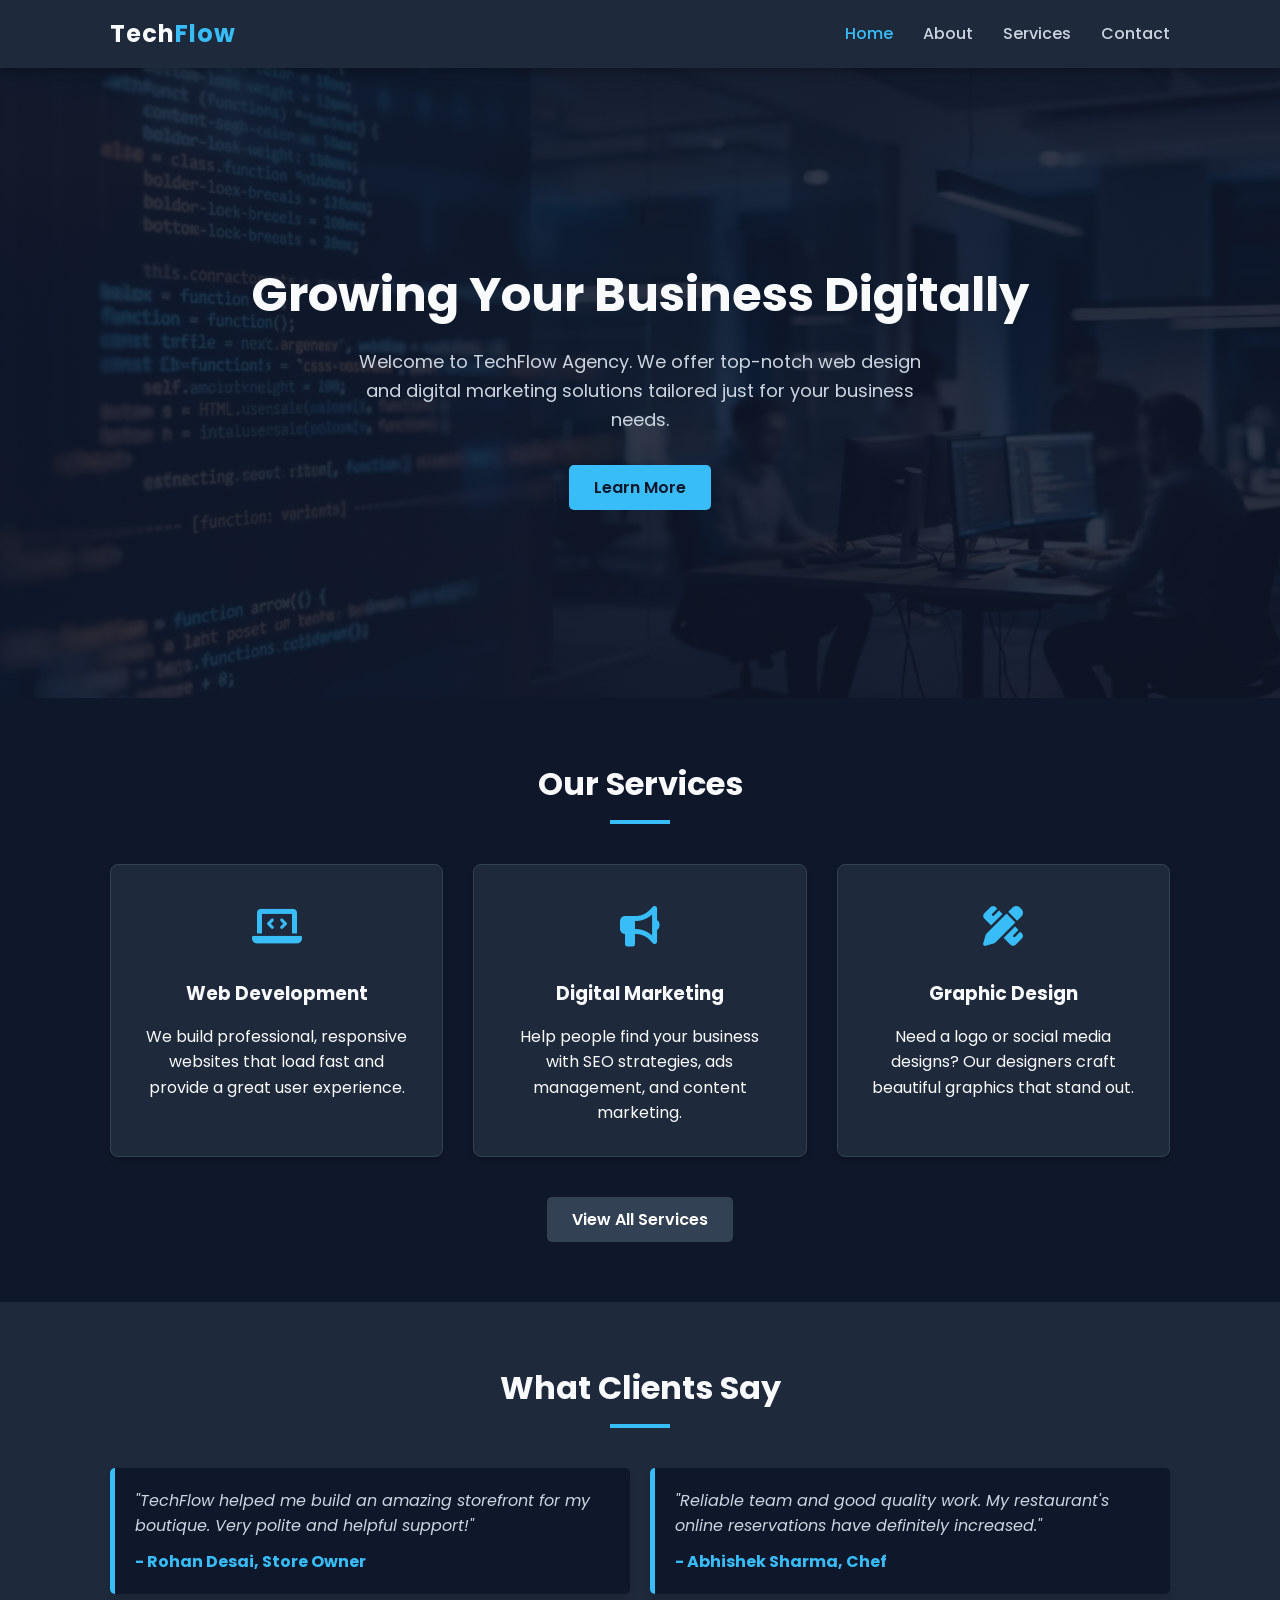
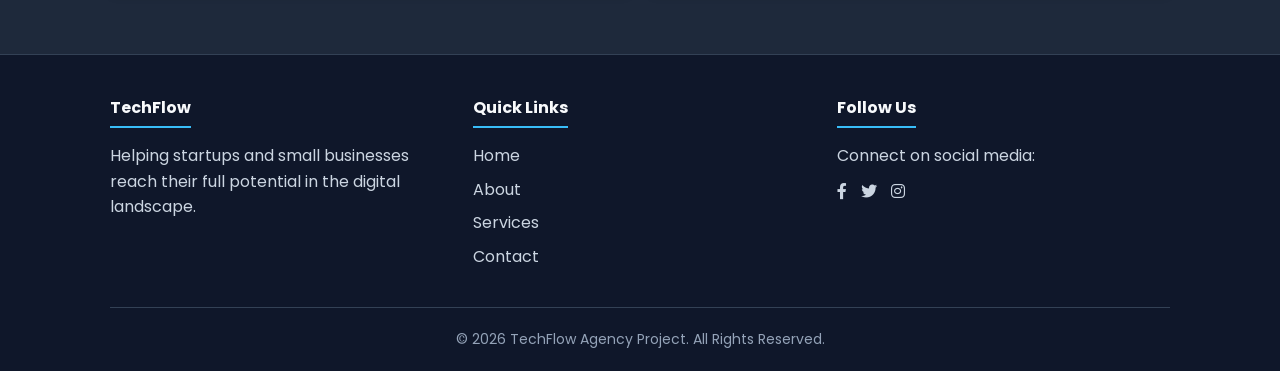
==== index.html @ e720e50b "This is final commit" ====
<!DOCTYPE html>
<html lang="en">

<head>
  <meta charset="UTF-8">
  <meta name="viewport" content="width=device-width, initial-scale=1.0">
  <title>TechFlow Agency - Home</title>


  <link rel="preconnect" href="https://fonts.googleapis.com">
  <link rel="preconnect" href="https://fonts.gstatic.com" crossorigin>
  <link href="https://fonts.googleapis.com/css2?family=Poppins:wght@300;400;600;700&display=swap" rel="stylesheet">


  <link rel="stylesheet" href="https://cdnjs.cloudflare.com/ajax/libs/font-awesome/6.0.0/css/all.min.css">


  <link rel="stylesheet" href="style.css">
</head>

<body>


  <header>
    <div class="container navbar-container">
      <div class="logo">Tech<span>Flow</span></div>


      <div class="hamburger" id="hamburger-btn">
        <i class="fas fa-bars"></i>
      </div>

      <nav>
        <ul class="nav-menu" id="nav-menu">
          <li><a href="index.html" class="nav-link active">Home</a></li>
          <li><a href="about.html" class="nav-link">About</a></li>
          <li><a href="services.html" class="nav-link">Services</a></li>
          <li><a href="contact.html" class="nav-link">Contact</a></li>
        </ul>
      </nav>
    </div>
  </header>


  <section class="hero">
    <div class="container">
      <h1>Growing Your Business Digitally</h1>
      <p>Welcome to TechFlow Agency. We offer top-notch web design and digital marketing solutions tailored just for
        your business needs.</p>
      <a href="services.html" class="btn">Learn More</a>
    </div>
  </section>


  <section class="section-padding">
    <div class="container">
      <h2 class="section-title text-center">Our Services</h2>

      <div class="services-grid">

        <div class="service-card">
          <div class="service-icon"><i class="fas fa-laptop-code"></i></div>
          <h3>Web Development</h3>
          <p>We build professional, responsive websites that load fast and provide a great user experience.</p>
        </div>


        <div class="service-card">
          <div class="service-icon"><i class="fas fa-bullhorn"></i></div>
          <h3>Digital Marketing</h3>
          <p>Help people find your business with SEO strategies, ads management, and content marketing.</p>
        </div>


        <div class="service-card">
          <div class="service-icon"><i class="fas fa-pencil-ruler"></i></div>
          <h3>Graphic Design</h3>
          <p>Need a logo or social media designs? Our designers craft beautiful graphics that stand out.</p>
        </div>
      </div>

      <div class="text-center" style="margin-top: 40px;">
        <a href="services.html" class="btn btn-dark">View All Services</a>
      </div>
    </div>
  </section>


  <section class="section-padding testimonials-section">
    <div class="container">
      <h2 class="section-title text-center">What Clients Say</h2>

      <div class="testimonial-container">

        <div class="testimonial-box">
          <p>"TechFlow helped me build an amazing storefront for my boutique. Very polite and helpful support!"</p>
          <div class="client-name">- Rohan Desai, Store Owner</div>
        </div>


        <div class="testimonial-box">
          <p>"Reliable team and good quality work. My restaurant's online reservations have definitely increased."</p>
          <div class="client-name">- Abhishek Sharma, Chef</div>
        </div>
      </div>
    </div>
  </section>


  <footer>
    <div class="container">
      <div class="footer-content">
        <div class="footer-col">
          <h4>TechFlow</h4>
          <p>Helping startups and small businesses reach their full potential in the digital landscape.</p>
        </div>

        <div class="footer-col">
          <h4>Quick Links</h4>
          <ul>
            <li><a href="index.html">Home</a></li>
            <li><a href="about.html">About</a></li>
            <li><a href="services.html">Services</a></li>
            <li><a href="contact.html">Contact</a></li>
          </ul>
        </div>

        <div class="footer-col">
          <h4>Follow Us</h4>
          <p>Connect on social media:</p>
          <div style="margin-top: 10px;">
            <a href="#" style="margin-right: 10px;"><i class="fab fa-facebook-f"></i></a>
            <a href="#" style="margin-right: 10px;"><i class="fab fa-twitter"></i></a>
            <a href="#"><i class="fab fa-instagram"></i></a>
          </div>
        </div>
      </div>

      <div class="footer-bottom">
        <p>&copy; 2026 TechFlow Agency Project. All Rights Reserved.</p>
      </div>
    </div>
  </footer>


  <script src="script.js"></script>
</body>

</html>
---- style.css ----
* {
  margin: 0;
  padding: 0;
  box-sizing: border-box;
}

body {
  font-family: 'Poppins', sans-serif;
  line-height: 1.6;
  color: #f8fafc; /* Changed to requested light text */
  background-color: #0f172a; /* Changed to requested dark background */
}

a {
  text-decoration: none;
  color: inherit;
}

ul {
  list-style: none;
}

img {
  max-width: 100%;
  height: auto;
}

/* UTILITY CLASSES */
.container {
  max-width: 1100px;
  margin: 0 auto;
  padding: 0 20px;
}

.btn {
  display: inline-block;
  padding: 10px 25px;
  background-color: #38bdf8; /* Changed to requested primary */
  color: #0f172a; /* Dark text on light button for contrast */
  border: none;
  border-radius: 5px;
  cursor: pointer;
  font-size: 16px;
  font-weight: 600;
  transition: 0.3s;
}

.btn:hover {
  background-color: #0ea5e9; /* Slightly darker blue hover */
}

.btn-dark {
  background-color: #334155;
  color: #fff;
}

.btn-dark:hover {
  background-color: #475569;
}

.section-padding {
  padding: 60px 0;
}

.text-center {
  text-align: center;
}

.section-title {
  font-size: 32px;
  margin-bottom: 40px;
  position: relative;
}

.section-title::after {
  content: '';
  display: block;
  width: 60px;
  height: 4px;
  background: #38bdf8; /* Primary border accent */
  margin: 10px auto 0;
}

header {
  background-color: #1e293b; /* Slate colored header */
  color: #f8fafc;
  padding: 15px 0;
  position: sticky;
  top: 0;
  z-index: 100;
  box-shadow: 0 2px 10px rgba(0, 0, 0, 0.3);
}

.navbar-container {
  display: flex;
  justify-content: space-between;
  align-items: center;
}

.logo {
  font-size: 24px;
  font-weight: 700;
  letter-spacing: 1px;
}

.logo span {
  color: #38bdf8; /* Logo accent */
}

.nav-menu {
  display: flex;
}

.nav-menu li {
  margin-left: 30px;
}

.nav-link {
  font-weight: 500;
  transition: 0.2s;
  color: #cbd5e1; /* muted links */
}

.nav-link:hover,
.nav-link.active {
  color: #38bdf8; /* Active link coloring */
}

.hamburger {
  display: none;
  cursor: pointer;
  font-size: 24px;
}

.hero {
  background: linear-gradient(rgba(15, 23, 42, 0.85), rgba(15, 23, 42, 0.85)), url('images/hero-bg.jpg') no-repeat center center/cover;
  background-color: #0f172a;
  height: 70vh;
  display: flex;
  flex-direction: column;
  justify-content: center;
  text-align: center;
  color: #f8fafc;
}

.hero h1 {
  font-size: 48px;
  margin-bottom: 15px;
}

.hero p {
  font-size: 18px;
  max-width: 600px;
  margin: 0 auto 30px;
  color: #cbd5e1;
}

.services-grid {
  display: flex;
  flex-wrap: wrap;
  gap: 30px;
  justify-content: center;
}

.service-card {
  background-color: #1e293b; /* Dark slate card */
  color: #f8fafc;
  flex: 1 1 300px;
  max-width: 350px;
  padding: 30px;
  border-radius: 8px;
  box-shadow: 0 4px 6px -1px rgba(0, 0, 0, 0.2);
  text-align: center;
  transition: transform 0.3s, border-color 0.3s;
  border: 1px solid #334155;
}

.service-card:hover {
  transform: translateY(-5px);
  border-color: #38bdf8;
}

.service-icon {
  font-size: 40px;
  color: #38bdf8; /* Sky blue icon */
  margin-bottom: 20px;
}

.service-card h3 {
  margin-bottom: 15px;
}

/* TESTIMONIALS */
.testimonials-section {
  background-color: #1e293b; /* dark contrast section */
}

.testimonial-container {
  display: flex;
  gap: 20px;
  flex-wrap: wrap;
}

.testimonial-box {
  background: #0f172a; /* deep background box */
  padding: 20px;
  border-left: 5px solid #38bdf8;
  border-radius: 5px;
  flex: 1 1 45%;
  box-shadow: 0 4px 6px rgba(0,0,0,0.1);
}

.testimonial-box p {
  font-style: italic;
  margin-bottom: 10px;
  color: #cbd5e1;
}

.client-name {
  font-weight: bold;
  color: #38bdf8;
}

/* ABOUT PAGE SPECIFIC */
.about-content {
  display: flex;
  align-items: center;
  gap: 40px;
}

.about-text {
  flex: 1;
}

.about-text p {
  color: #cbd5e1;
}

.about-image {
  flex: 1;
}

.about-image img {
  border-radius: 10px;
  box-shadow: 0 5px 15px rgba(0, 0, 0, 0.3);
}

/* Team Members */
.team-grid {
  display: flex;
  gap: 30px;
  flex-wrap: wrap;
  justify-content: center;
  margin-top: 30px;
}

.team-card {
  flex: 1 1 250px;
  max-width: 280px;
  background: #1e293b;
  text-align: center;
  border-radius: 8px;
  overflow: hidden;
  box-shadow: 0 4px 6px rgba(0,0,0,0.2);
  border: 1px solid #334155;
}

.team-photo {
  height: 200px;
  background-color: #334155;
  display: flex;
  align-items: center;
  justify-content: center;
  color: #fff;
  font-size: 40px;
}

.team-info {
  padding: 20px;
}

.team-info h4 {
  margin-bottom: 5px;
  color: #f8fafc;
}

.team-info p {
  color: #94a3b8;
  font-size: 14px;
}

/* SERVICES PAGE SPECIFIC - ACCORDION */
.accordion-container {
  max-width: 800px;
  margin: 40px auto 0;
}

.accordion-item {
  background: #1e293b;
  margin-bottom: 10px;
  border-radius: 5px;
  box-shadow: 0 2px 5px rgba(0, 0, 0, 0.2);
  overflow: hidden;
  border: 1px solid #334155;
}

.accordion-header {
  padding: 15px 20px;
  background-color: #0f172a; /* Dark header */
  color: #38bdf8; /* Primary text color */
  cursor: pointer;
  display: flex;
  justify-content: space-between;
  align-items: center;
  font-weight: 600;
  transition: background-color 0.2s;
}

.accordion-header:hover {
  background-color: #1e293b;
}

.accordion-body {
  padding: 0 20px;
  max-height: 0;
  overflow: hidden;
  transition: max-height 0.3s ease, padding 0.3s ease;
  color: #cbd5e1;
  background-color: #1e293b;
}

.accordion-item.active .accordion-body {
  max-height: 200px;
  padding: 20px;
}

/* CONTACT PAGE FORM */
.contact-wrapper {
  display: flex;
  gap: 50px;
}

.contact-info {
  flex: 1;
}

.contact-info p {
  color: #cbd5e1;
}

.contact-form-container {
  flex: 2;
  background: #1e293b;
  padding: 30px;
  border-radius: 8px;
  box-shadow: 0 4px 12px rgba(0, 0, 0, 0.2);
  border: 1px solid #334155;
}

.form-group {
  margin-bottom: 20px;
}

.form-group label {
  display: block;
  margin-bottom: 8px;
  font-weight: 500;
  color: #e2e8f0;
}

.form-control {
  width: 100%;
  padding: 12px;
  border: 1px solid #475569;
  border-radius: 4px;
  font-family: inherit;
  font-size: 15px;
  background-color: #0f172a; /* Deep input backgrounds */
  color: #f8fafc;
}

.form-control::placeholder {
  color: #64748b;
}

.form-control:focus {
  outline: none;
  border-color: #38bdf8; /* focus glow color */
  box-shadow: 0 0 0 2px rgba(56, 189, 248, 0.2);
}

textarea.form-control {
  height: 150px;
  resize: vertical;
}

/* Error messages */
.error-message {
  color: #f87171; /* lighter red for dark mode visibility */
  font-size: 13px;
  margin-top: 5px;
  display: none;
}

/* Success Banner */
#success-banner {
  display: none;
  background-color: #059669;
  color: white;
  padding: 15px;
  border-radius: 5px;
  margin-bottom: 20px;
  text-align: center;
}

/* FOOTER */
footer {
  background-color: #0f172a; /* deep dark footer */
  color: #cbd5e1;
  padding: 40px 0 20px;
  margin-top: auto;
  border-top: 1px solid #334155;
}

.footer-content {
  display: flex;
  justify-content: space-between;
  flex-wrap: wrap;
  gap: 30px;
  margin-bottom: 30px;
}

.footer-col {
  flex: 1 1 200px;
}

.footer-col h4 {
  margin-bottom: 15px;
  border-bottom: 2px solid #38bdf8;
  color: #f8fafc;
  display: inline-block;
  padding-bottom: 5px;
}

.footer-col ul li {
  margin-bottom: 8px;
}

.footer-col ul li a:hover {
  color: #38bdf8;
  text-decoration: underline;
}

.footer-bottom {
  text-align: center;
  border-top: 1px solid #334155;
  padding-top: 20px;
  font-size: 14px;
  color: #94a3b8;
}

/* RESPONSIVE MEDIA QUERIES */
@media (max-width: 768px) {
  .navbar-container {
    flex-wrap: wrap;
  }

  .hamburger {
    display: block;
    color: #f8fafc;
  }

  .nav-menu {
    display: none;
    flex-direction: column;
    width: 100%;
    margin-top: 20px;
    background-color: #1e293b;
    border-radius: 5px;
    border: 1px solid #334155;
  }

  .nav-menu.active {
    display: flex;
  }

  .nav-menu li {
    margin: 0;
    text-align: center;
  }

  .nav-link {
    display: block;
    padding: 15px;
    border-bottom: 1px solid #334155;
  }

  .hero h1 {
    font-size: 36px;
  }

  .about-content,
  .contact-wrapper {
    flex-direction: column;
  }
}
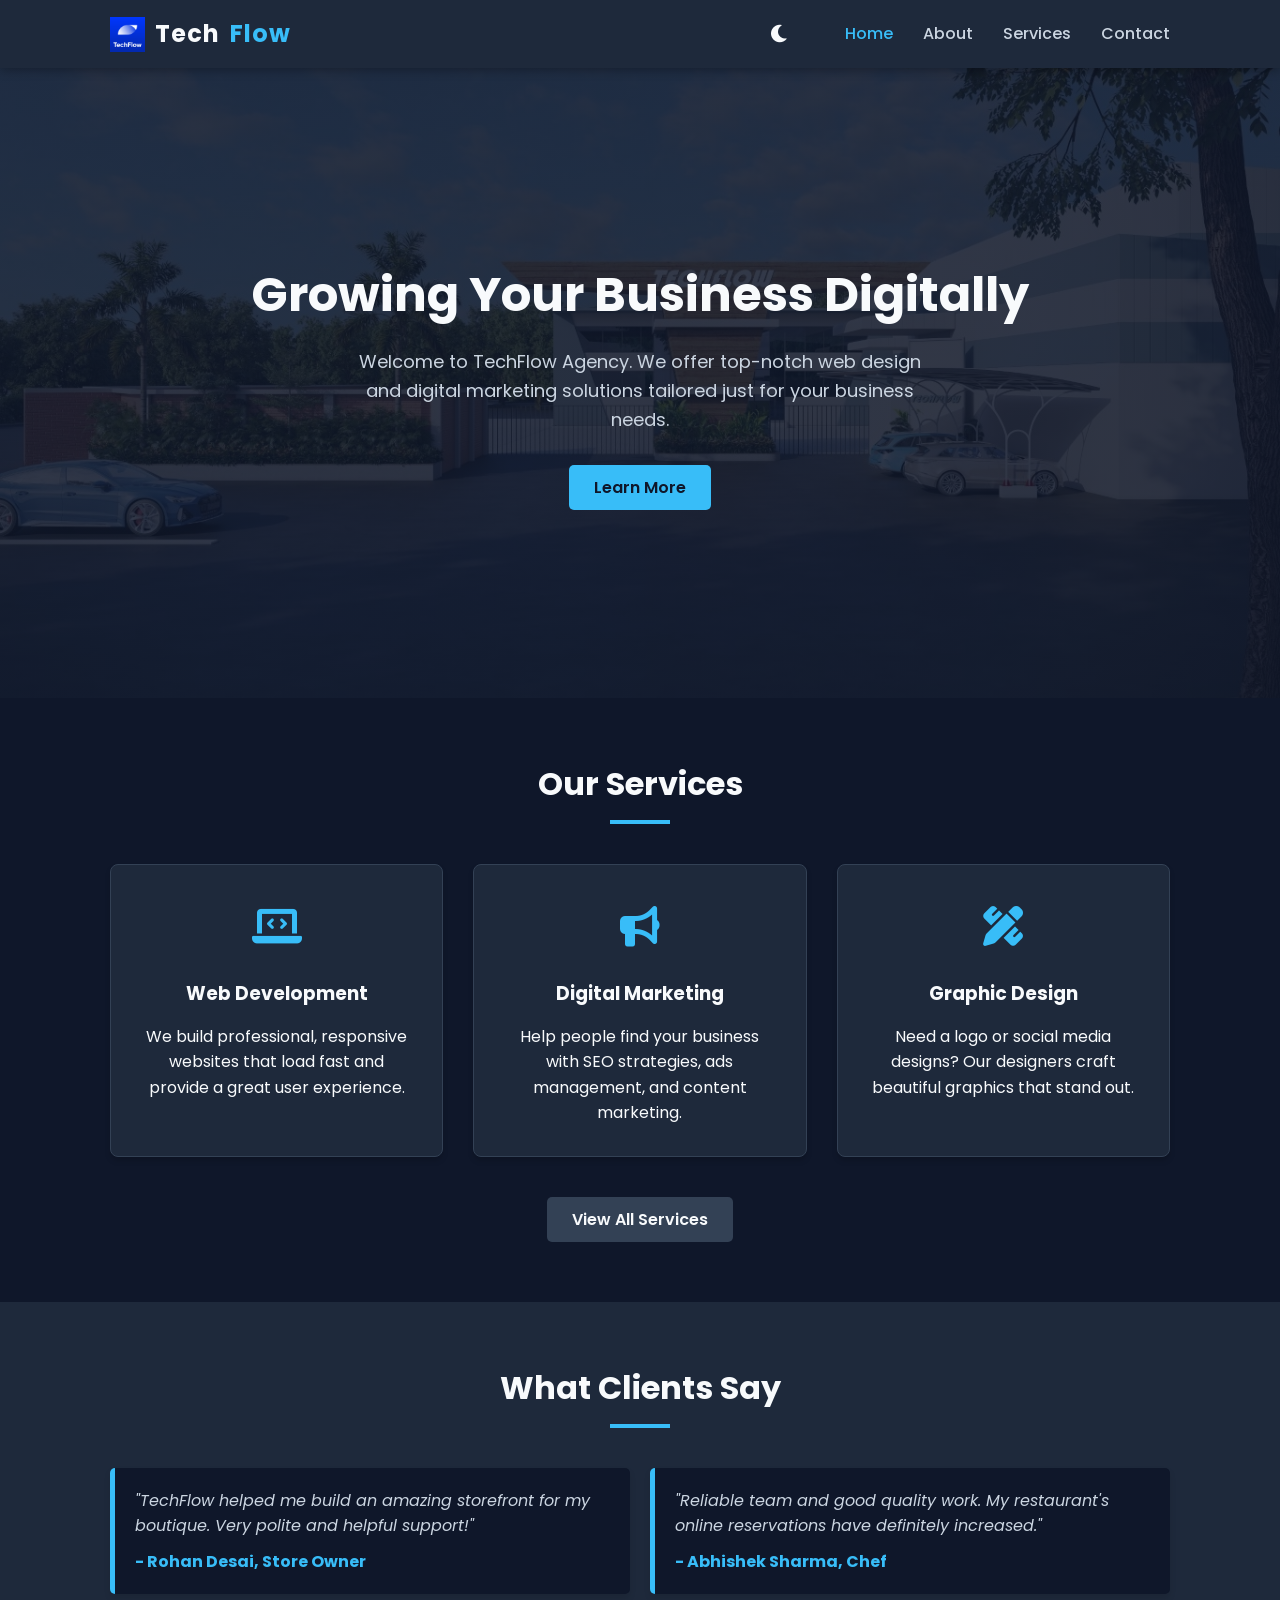
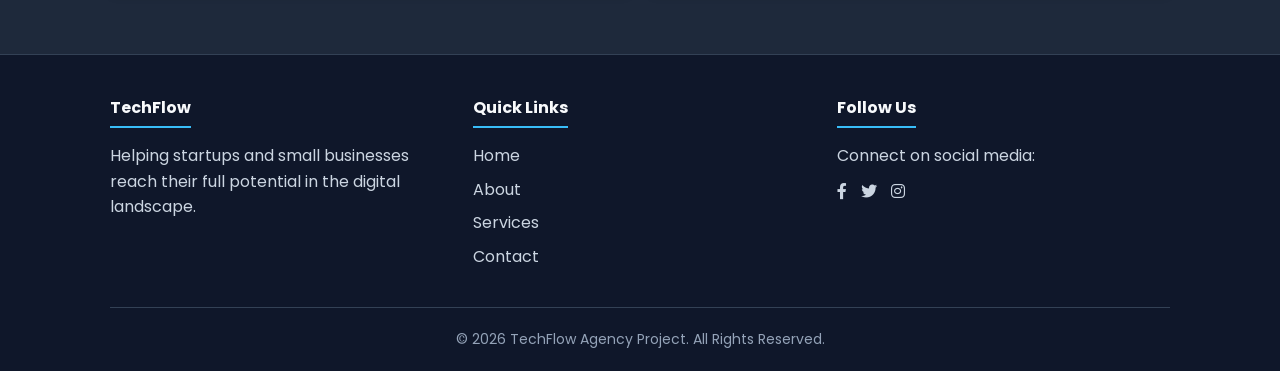
==== commit 3216eb08: "adding new features" ====
--- a/index.html
+++ b/index.html
@@ -16,6 +16,10 @@
 
 
   <link rel="stylesheet" href="style.css">
+  <script>
+    const savedTheme = localStorage.getItem('theme') || 'dark';
+    document.documentElement.setAttribute('data-theme', savedTheme);
+  </script>
 </head>
 
 <body>
@@ -23,8 +27,11 @@
 
   <header>
     <div class="container navbar-container">
-      <div class="logo">Tech<span>Flow</span></div>
+      <a href="index.html" class="logo"><img src="images/logo.png" alt="TechFlow Logo">Tech<span>Flow</span></a>
 
+      <button id="theme-toggle" class="theme-toggle" aria-label="Toggle Theme">
+        <i class="fas fa-moon" id="theme-icon"></i>
+      </button>
 
       <div class="hamburger" id="hamburger-btn">
         <i class="fas fa-bars"></i>
--- a/style.css
+++ b/style.css
@@ -4,11 +4,53 @@
   box-sizing: border-box;
 }
 
+:root {
+  /* Dark theme (default) */
+  --bg-color: #0f172a;
+  --text-color: #f8fafc;
+  --primary: #38bdf8;
+  --primary-hover: #0ea5e9;
+  --surface: #1e293b;
+  --surface-hover: #334155;
+  --border: #334155;
+  --muted: #cbd5e1;
+  --muted-lighter: #94a3b8;
+  --footer-bg: #0f172a;
+  --input-bg: #0f172a;
+  --accent: #f8fafc;
+  --shadow: rgba(0, 0, 0, 0.3);
+  --shadow-sm: rgba(0, 0, 0, 0.2);
+  --shadow-lighter: rgba(0, 0, 0, 0.1);
+  --hero-overlay: rgba(15, 23, 42, 0.85);
+  --btn-text: #0f172a;
+}
+
+[data-theme="light"] {
+  --bg-color: #f8fafc;
+  --text-color: #0f172a;
+  --primary: #0284c7;
+  --primary-hover: #0369a1;
+  --surface: #ffffff;
+  --surface-hover: #f1f5f9;
+  --border: #cbd5e1;
+  --muted: #475569;
+  --muted-lighter: #64748b;
+  --footer-bg: #f1f5f9;
+  --input-bg: #ffffff;
+  --accent: #0f172a;
+  --shadow: rgba(15, 23, 42, 0.08);
+  --shadow-sm: rgba(15, 23, 42, 0.05);
+  --shadow-lighter: rgba(15, 23, 42, 0.02);
+  --hero-overlay: rgba(248, 250, 252, 0.85);
+  --btn-text: #ffffff;
+}
+
 body {
   font-family: 'Poppins', sans-serif;
   line-height: 1.6;
-  color: #f8fafc; /* Changed to requested light text */
-  background-color: #0f172a; /* Changed to requested dark background */
+  color: var(--text-color);
+  background-color: var(--bg-color);
+  transition: background-color 0.3s, color 0.3s;
 }
 
 a {
@@ -35,27 +77,28 @@
 .btn {
   display: inline-block;
   padding: 10px 25px;
-  background-color: #38bdf8; /* Changed to requested primary */
-  color: #0f172a; /* Dark text on light button for contrast */
+  background-color: var(--primary);
+  color: var(--btn-text);
   border: none;
   border-radius: 5px;
   cursor: pointer;
   font-size: 16px;
   font-weight: 600;
-  transition: 0.3s;
+  transition: background-color 0.3s, color 0.3s;
 }
 
 .btn:hover {
-  background-color: #0ea5e9; /* Slightly darker blue hover */
+  background-color: var(--primary-hover);
 }
 
 .btn-dark {
-  background-color: #334155;
-  color: #fff;
+  background-color: var(--border);
+  color: var(--text-color);
 }
 
 .btn-dark:hover {
-  background-color: #475569;
+  background-color: var(--muted-lighter);
+  color: var(--bg-color);
 }
 
 .section-padding {
@@ -77,18 +120,19 @@
   display: block;
   width: 60px;
   height: 4px;
-  background: #38bdf8; /* Primary border accent */
+  background: var(--primary);
   margin: 10px auto 0;
 }
 
 header {
-  background-color: #1e293b; /* Slate colored header */
-  color: #f8fafc;
+  background-color: var(--surface);
+  color: var(--text-color);
   padding: 15px 0;
   position: sticky;
   top: 0;
   z-index: 100;
-  box-shadow: 0 2px 10px rgba(0, 0, 0, 0.3);
+  box-shadow: 0 2px 10px var(--shadow);
+  transition: background-color 0.3s, box-shadow 0.3s;
 }
 
 .navbar-container {
@@ -98,13 +142,41 @@
 }
 
 .logo {
+  display: flex;
+  align-items: center;
+  gap: 10px;
   font-size: 24px;
   font-weight: 700;
   letter-spacing: 1px;
 }
 
+.logo img {
+  height: 35px;
+  width: auto;
+}
+
 .logo span {
-  color: #38bdf8; /* Logo accent */
+  color: var(--primary);
+}
+
+.theme-toggle {
+  background: none;
+  border: none;
+  color: var(--text-color);
+  font-size: 20px;
+  cursor: pointer;
+  margin-left: auto;
+  margin-right: 20px;
+  display: flex;
+  align-items: center;
+  justify-content: center;
+  transition: color 0.3s, transform 0.2s;
+  padding: 5px;
+}
+
+.theme-toggle:hover {
+  color: var(--primary);
+  transform: scale(1.1);
 }
 
 .nav-menu {
@@ -117,13 +189,13 @@
 
 .nav-link {
   font-weight: 500;
-  transition: 0.2s;
-  color: #cbd5e1; /* muted links */
+  transition: color 0.2s;
+  color: var(--muted);
 }
 
 .nav-link:hover,
 .nav-link.active {
-  color: #38bdf8; /* Active link coloring */
+  color: var(--primary);
 }
 
 .hamburger {
@@ -133,14 +205,15 @@
 }
 
 .hero {
-  background: linear-gradient(rgba(15, 23, 42, 0.85), rgba(15, 23, 42, 0.85)), url('images/hero-bg.jpg') no-repeat center center/cover;
-  background-color: #0f172a;
+  background: linear-gradient(var(--hero-overlay), var(--hero-overlay)), url('images/hero-bg.webp') no-repeat center center/cover;
+  background-color: var(--bg-color);
   height: 70vh;
   display: flex;
   flex-direction: column;
   justify-content: center;
   text-align: center;
-  color: #f8fafc;
+  color: var(--text-color);
+  transition: background 0.3s, color 0.3s;
 }
 
 .hero h1 {
@@ -152,7 +225,7 @@
   font-size: 18px;
   max-width: 600px;
   margin: 0 auto 30px;
-  color: #cbd5e1;
+  color: var(--muted);
 }
 
 .services-grid {
@@ -163,26 +236,26 @@
 }
 
 .service-card {
-  background-color: #1e293b; /* Dark slate card */
-  color: #f8fafc;
+  background-color: var(--surface);
+  color: var(--text-color);
   flex: 1 1 300px;
   max-width: 350px;
   padding: 30px;
   border-radius: 8px;
-  box-shadow: 0 4px 6px -1px rgba(0, 0, 0, 0.2);
+  box-shadow: 0 4px 6px -1px var(--shadow-sm);
   text-align: center;
-  transition: transform 0.3s, border-color 0.3s;
-  border: 1px solid #334155;
+  transition: transform 0.3s, border-color 0.3s, background-color 0.3s, box-shadow 0.3s;
+  border: 1px solid var(--border);
 }
 
 .service-card:hover {
   transform: translateY(-5px);
-  border-color: #38bdf8;
+  border-color: var(--primary);
 }
 
 .service-icon {
   font-size: 40px;
-  color: #38bdf8; /* Sky blue icon */
+  color: var(--primary);
   margin-bottom: 20px;
 }
 
@@ -192,7 +265,8 @@
 
 /* TESTIMONIALS */
 .testimonials-section {
-  background-color: #1e293b; /* dark contrast section */
+  background-color: var(--surface);
+  transition: background-color 0.3s;
 }
 
 .testimonial-container {
@@ -202,23 +276,24 @@
 }
 
 .testimonial-box {
-  background: #0f172a; /* deep background box */
+  background: var(--bg-color);
   padding: 20px;
-  border-left: 5px solid #38bdf8;
+  border-left: 5px solid var(--primary);
   border-radius: 5px;
   flex: 1 1 45%;
-  box-shadow: 0 4px 6px rgba(0,0,0,0.1);
+  box-shadow: 0 4px 6px var(--shadow-lighter);
+  transition: background-color 0.3s, box-shadow 0.3s;
 }
 
 .testimonial-box p {
   font-style: italic;
   margin-bottom: 10px;
-  color: #cbd5e1;
+  color: var(--muted);
 }
 
 .client-name {
   font-weight: bold;
-  color: #38bdf8;
+  color: var(--primary);
 }
 
 /* ABOUT PAGE SPECIFIC */
@@ -233,7 +308,7 @@
 }
 
 .about-text p {
-  color: #cbd5e1;
+  color: var(--muted);
 }
 
 .about-image {
@@ -242,7 +317,7 @@
 
 .about-image img {
   border-radius: 10px;
-  box-shadow: 0 5px 15px rgba(0, 0, 0, 0.3);
+  box-shadow: 0 5px 15px var(--shadow);
 }
 
 /* Team Members */
@@ -257,22 +332,24 @@
 .team-card {
   flex: 1 1 250px;
   max-width: 280px;
-  background: #1e293b;
+  background: var(--surface);
   text-align: center;
   border-radius: 8px;
   overflow: hidden;
-  box-shadow: 0 4px 6px rgba(0,0,0,0.2);
-  border: 1px solid #334155;
+  box-shadow: 0 4px 6px var(--shadow-lighter);
+  border: 1px solid var(--border);
+  transition: background-color 0.3s, border-color 0.3s, box-shadow 0.3s;
 }
 
 .team-photo {
   height: 200px;
-  background-color: #334155;
+  background-color: var(--border);
   display: flex;
   align-items: center;
   justify-content: center;
-  color: #fff;
+  color: var(--text-color);
   font-size: 40px;
+  transition: background-color 0.3s, color 0.3s;
 }
 
 .team-info {
@@ -281,11 +358,11 @@
 
 .team-info h4 {
   margin-bottom: 5px;
-  color: #f8fafc;
+  color: var(--text-color);
 }
 
 .team-info p {
-  color: #94a3b8;
+  color: var(--muted-lighter);
   font-size: 14px;
 }
 
@@ -296,37 +373,38 @@
 }
 
 .accordion-item {
-  background: #1e293b;
+  background: var(--surface);
   margin-bottom: 10px;
   border-radius: 5px;
-  box-shadow: 0 2px 5px rgba(0, 0, 0, 0.2);
+  box-shadow: 0 2px 5px var(--shadow-sm);
   overflow: hidden;
-  border: 1px solid #334155;
+  border: 1px solid var(--border);
+  transition: background-color 0.3s, box-shadow 0.3s, border-color 0.3s;
 }
 
 .accordion-header {
   padding: 15px 20px;
-  background-color: #0f172a; /* Dark header */
-  color: #38bdf8; /* Primary text color */
+  background-color: var(--bg-color);
+  color: var(--primary);
   cursor: pointer;
   display: flex;
   justify-content: space-between;
   align-items: center;
   font-weight: 600;
-  transition: background-color 0.2s;
+  transition: background-color 0.3s, color 0.3s;
 }
 
 .accordion-header:hover {
-  background-color: #1e293b;
+  background-color: var(--surface);
 }
 
 .accordion-body {
   padding: 0 20px;
   max-height: 0;
   overflow: hidden;
-  transition: max-height 0.3s ease, padding 0.3s ease;
-  color: #cbd5e1;
-  background-color: #1e293b;
+  transition: max-height 0.3s ease, padding 0.3s ease, background-color 0.3s;
+  color: var(--muted);
+  background-color: var(--surface);
 }
 
 .accordion-item.active .accordion-body {
@@ -345,16 +423,17 @@
 }
 
 .contact-info p {
-  color: #cbd5e1;
+  color: var(--muted);
 }
 
 .contact-form-container {
   flex: 2;
-  background: #1e293b;
+  background: var(--surface);
   padding: 30px;
   border-radius: 8px;
-  box-shadow: 0 4px 12px rgba(0, 0, 0, 0.2);
-  border: 1px solid #334155;
+  box-shadow: 0 4px 12px var(--shadow);
+  border: 1px solid var(--border);
+  transition: background-color 0.3s, box-shadow 0.3s, border-color 0.3s;
 }
 
 .form-group {
@@ -365,27 +444,28 @@
   display: block;
   margin-bottom: 8px;
   font-weight: 500;
-  color: #e2e8f0;
+  color: var(--text-color);
 }
 
 .form-control {
   width: 100%;
   padding: 12px;
-  border: 1px solid #475569;
+  border: 1px solid var(--border);
   border-radius: 4px;
   font-family: inherit;
   font-size: 15px;
-  background-color: #0f172a; /* Deep input backgrounds */
-  color: #f8fafc;
+  background-color: var(--input-bg);
+  color: var(--text-color);
+  transition: background-color 0.3s, border-color 0.3s, color 0.3s;
 }
 
 .form-control::placeholder {
-  color: #64748b;
+  color: var(--muted-lighter);
 }
 
 .form-control:focus {
   outline: none;
-  border-color: #38bdf8; /* focus glow color */
+  border-color: var(--primary);
   box-shadow: 0 0 0 2px rgba(56, 189, 248, 0.2);
 }
 
@@ -396,7 +476,7 @@
 
 /* Error messages */
 .error-message {
-  color: #f87171; /* lighter red for dark mode visibility */
+  color: #f87171;
   font-size: 13px;
   margin-top: 5px;
   display: none;
@@ -415,11 +495,12 @@
 
 /* FOOTER */
 footer {
-  background-color: #0f172a; /* deep dark footer */
-  color: #cbd5e1;
+  background-color: var(--footer-bg);
+  color: var(--muted);
   padding: 40px 0 20px;
   margin-top: auto;
-  border-top: 1px solid #334155;
+  border-top: 1px solid var(--border);
+  transition: background-color 0.3s, border-color 0.3s;
 }
 
 .footer-content {
@@ -436,8 +517,8 @@
 
 .footer-col h4 {
   margin-bottom: 15px;
-  border-bottom: 2px solid #38bdf8;
-  color: #f8fafc;
+  border-bottom: 2px solid var(--primary);
+  color: var(--text-color);
   display: inline-block;
   padding-bottom: 5px;
 }
@@ -447,16 +528,16 @@
 }
 
 .footer-col ul li a:hover {
-  color: #38bdf8;
+  color: var(--primary);
   text-decoration: underline;
 }
 
 .footer-bottom {
   text-align: center;
-  border-top: 1px solid #334155;
+  border-top: 1px solid var(--border);
   padding-top: 20px;
   font-size: 14px;
-  color: #94a3b8;
+  color: var(--muted-lighter);
 }
 
 /* RESPONSIVE MEDIA QUERIES */
@@ -467,7 +548,15 @@
 
   .hamburger {
     display: block;
-    color: #f8fafc;
+    color: var(--text-color);
+  }
+
+  .theme-toggle {
+    margin-right: 15px;
+  }
+
+  nav {
+    width: 100%;
   }
 
   .nav-menu {
@@ -475,9 +564,9 @@
     flex-direction: column;
     width: 100%;
     margin-top: 20px;
-    background-color: #1e293b;
+    background-color: var(--surface);
     border-radius: 5px;
-    border: 1px solid #334155;
+    border: 1px solid var(--border);
   }
 
   .nav-menu.active {
@@ -492,7 +581,7 @@
   .nav-link {
     display: block;
     padding: 15px;
-    border-bottom: 1px solid #334155;
+    border-bottom: 1px solid var(--border);
   }
 
   .hero h1 {
